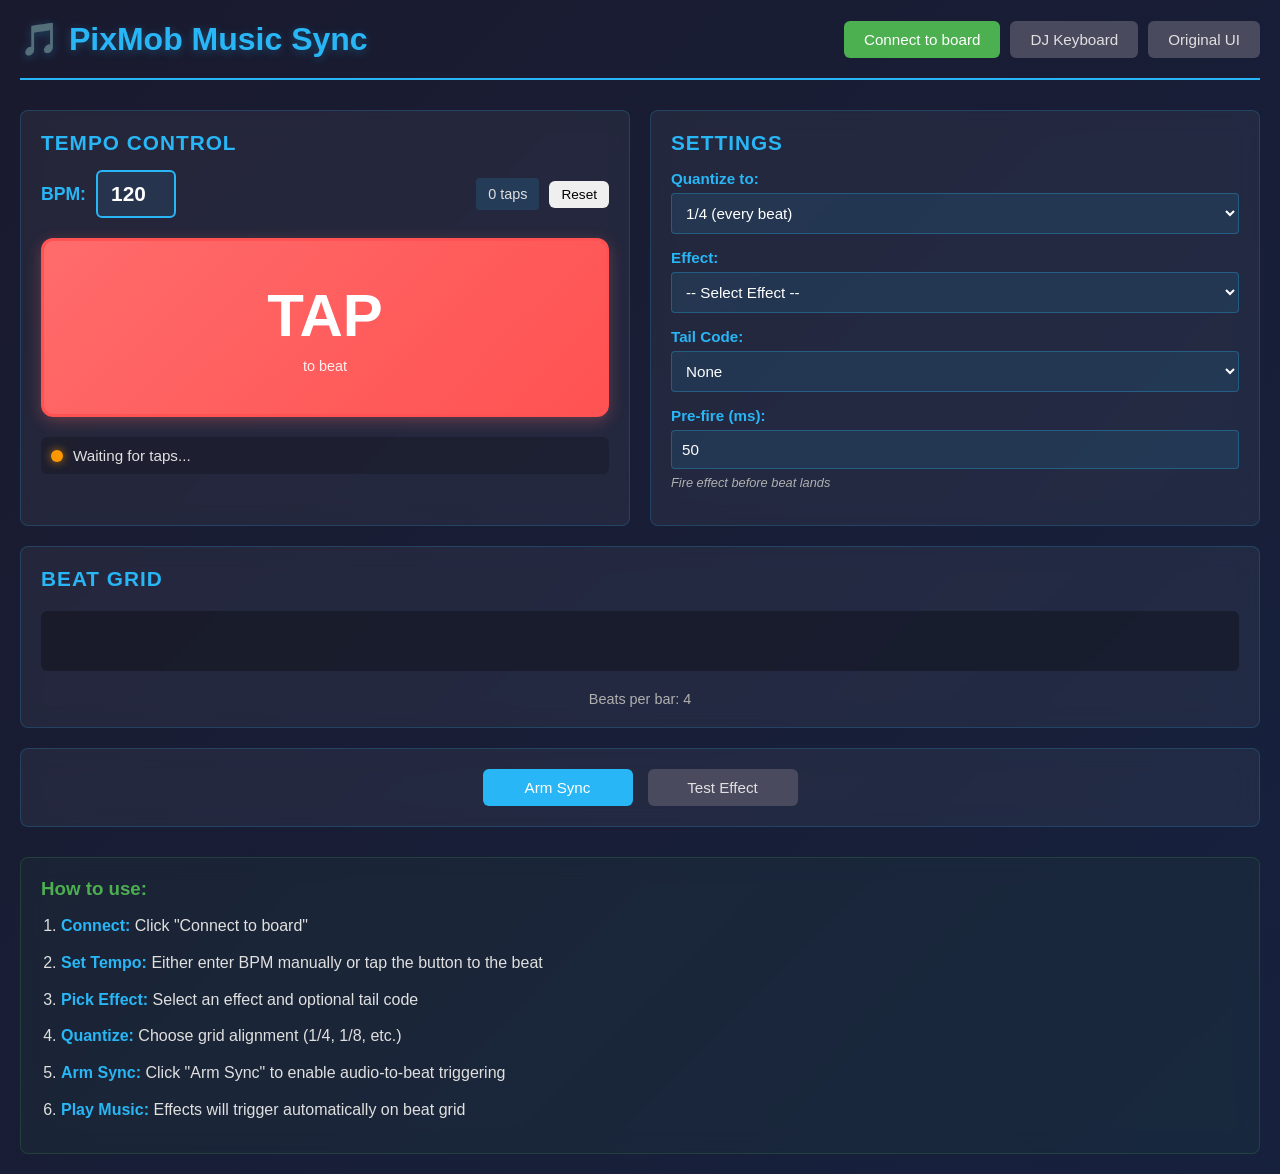
==== www/music-sync.html @ 65113e5b "Add initial implementation of music sync functionality with UI and event handling" ====
<!doctype html>
<html lang="en">
  <head>
    <meta charset="UTF-8" />
    <meta name="viewport" content="width=device-width, initial-scale=1.0" />
    <title>PixMob Music Sync</title>
    <link rel="stylesheet" href="css/music-sync-style.css" />
  </head>
  <body>
    <div id="notification" class="notification"></div>

    <div class="header">
      <h1>🎵 PixMob Music Sync</h1>
      <div class="header-controls">
        <button type="button" id="connectBtn" class="btn btn-connect">
          Connect to board
        </button>
        <a href="dj.html" class="btn btn-secondary">DJ Keyboard</a>
        <a href="index.html" class="btn btn-secondary">Original UI</a>
      </div>
    </div>

    <div class="sync-container">
      <div class="tempo-panel">
        <h2>Tempo Control</h2>

        <div class="tempo-display">
          <div class="bpm-input-group">
            <label for="bpmInput">BPM:</label>
            <input
              type="number"
              id="bpmInput"
              min="40"
              max="240"
              value="120"
              step="1"
            />
          </div>
          <div class="tap-info">
            <span id="tapCount">0 taps</span>
            <button id="resetTapBtn" class="btn btn-small">Reset</button>
          </div>
        </div>

        <button id="tapButton" class="btn btn-tap">
          <span class="tap-text">TAP</span>
          <span class="tap-subtitle">to beat</span>
        </button>

        <div class="status-indicator">
          <div id="syncStatus" class="status-dot waiting"></div>
          <span id="statusText">Waiting for taps...</span>
        </div>
      </div>

      <div class="settings-panel">
        <h2>Settings</h2>

        <div class="setting-group">
          <label for="quantizeSelect">Quantize to:</label>
          <select id="quantizeSelect">
            <option value="1">1/4 (every beat)</option>
            <option value="2">1/8</option>
            <option value="4">1/16</option>
            <option value="0.5">1/2 (half bar)</option>
            <option value="0.25">Full bar</option>
          </select>
        </div>

        <div class="setting-group">
          <label for="effectSelect">Effect:</label>
          <select id="effectSelect"></select>
        </div>

        <div class="setting-group">
          <label for="tailSelect">Tail Code:</label>
          <select id="tailSelect">
            <option value="">None</option>
            <option value="FADE_1">FADE_1</option>
            <option value="FADE_2">FADE_2</option>
            <option value="FADE_3">FADE_3</option>
            <option value="FADE_4">FADE_4</option>
            <option value="FADE_5">FADE_5</option>
            <option value="FADE_6">FADE_6</option>
            <option value="SHARP_PROBABILISTIC_1">SHARP_PROBABILISTIC_1</option>
            <option value="SHARP_PROBABILISTIC_2">SHARP_PROBABILISTIC_2</option>
            <option value="SHARP_PROBABILISTIC_3">SHARP_PROBABILISTIC_3</option>
            <option value="SHARP_PROBABILISTIC_4">SHARP_PROBABILISTIC_4</option>
            <option value="FADE_PROBABILISTIC_1">FADE_PROBABILISTIC_1</option>
            <option value="FADE_PROBABILISTIC_2">FADE_PROBABILISTIC_2</option>
            <option value="FADE_PROBABILISTIC_3">FADE_PROBABILISTIC_3</option>
            <option value="FADE_PROBABILISTIC_4">FADE_PROBABILISTIC_4</option>
          </select>
        </div>

        <div class="setting-group">
          <label for="preFireMs">Pre-fire (ms):</label>
          <input
            type="number"
            id="preFireMs"
            min="0"
            max="200"
            value="50"
            step="10"
          />
          <span class="help-text">Fire effect before beat lands</span>
        </div>
      </div>

      <div class="beat-grid-panel">
        <h2>Beat Grid</h2>
        <div id="beatGrid" class="beat-grid">
          <!-- Beat positions will be generated here -->
        </div>
        <div class="grid-info">
          <span id="gridInfo">Beats per bar: 4</span>
        </div>
      </div>

      <div class="controls-panel">
        <button id="armSyncBtn" class="btn btn-primary">Arm Sync</button>
        <button id="testEffectBtn" class="btn btn-secondary">
          Test Effect
        </button>
      </div>
    </div>

    <div class="info-panel">
      <h3>How to use:</h3>
      <ol>
        <li><strong>Connect:</strong> Click "Connect to board"</li>
        <li>
          <strong>Set Tempo:</strong> Either enter BPM manually or tap the
          button to the beat
        </li>
        <li>
          <strong>Pick Effect:</strong> Select an effect and optional tail code
        </li>
        <li>
          <strong>Quantize:</strong> Choose grid alignment (1/4, 1/8, etc.)
        </li>
        <li>
          <strong>Arm Sync:</strong> Click "Arm Sync" to enable audio-to-beat
          triggering
        </li>
        <li>
          <strong>Play Music:</strong> Effects will trigger automatically on
          beat grid
        </li>
      </ol>
    </div>

    <script src="js/effects_definitions.js"></script>
    <script src="js/music-sync.js"></script>
  </body>
</html>
---- www/css/music-sync-style.css ----
* {
  margin: 0;
  padding: 0;
  box-sizing: border-box;
}

body {
  font-family:
    -apple-system, BlinkMacSystemFont, "Segoe UI", Roboto, Oxygen, Ubuntu,
    Cantarell, sans-serif;
  background: linear-gradient(135deg, #1a1a2e 0%, #16213e 100%);
  color: #e0e0e0;
  padding: 20px;
  min-height: 100vh;
}

/* Header */
.header {
  display: flex;
  justify-content: space-between;
  align-items: center;
  margin-bottom: 30px;
  padding-bottom: 20px;
  border-bottom: 2px solid #29b6f6;
}

.header h1 {
  font-size: 2em;
  color: #29b6f6;
  text-shadow: 0 2px 10px rgba(41, 182, 246, 0.3);
  margin: 0;
}

.header-controls {
  display: flex;
  gap: 10px;
}

/* Buttons */
.btn {
  padding: 10px 20px;
  border: none;
  border-radius: 6px;
  cursor: pointer;
  font-size: 0.95em;
  font-weight: 500;
  transition: all 0.3s ease;
  text-decoration: none;
  display: inline-block;
}

.btn-primary {
  background-color: #29b6f6;
  color: white;
}

.btn-primary:hover {
  background-color: #0288d1;
  transform: translateY(-2px);
  box-shadow: 0 4px 12px rgba(41, 182, 246, 0.4);
}

.btn-primary:active {
  transform: translateY(0);
}

.btn-primary.armed {
  background-color: #4caf50;
  box-shadow: 0 0 20px rgba(76, 175, 80, 0.6);
}

.btn-secondary {
  background-color: #4a4a5e;
  color: #e0e0e0;
}

.btn-secondary:hover {
  background-color: #5a5a6e;
  transform: translateY(-2px);
}

.btn-connect {
  background-color: #4caf50;
  color: white;
}

.btn-connect:hover {
  background-color: #388e3c;
  transform: translateY(-2px);
}

.btn-disconnect {
  background-color: #f44336;
  color: white;
}

.btn-disconnect:hover {
  background-color: #cc0000;
  transform: translateY(-2px);
}

.btn-danger {
  background-color: #f44336;
  color: white;
}

.btn-danger:hover {
  background-color: #cc0000;
  transform: translateY(-2px);
}

.btn-small {
  padding: 6px 12px;
  font-size: 0.85em;
}

.btn-tap {
  width: 100%;
  padding: 40px 20px;
  margin: 20px 0;
  font-size: 1.5em;
  font-weight: bold;
  background: linear-gradient(135deg, #ff6b6b 0%, #ff5252 100%);
  color: white;
  border-radius: 12px;
  transition: all 0.2s ease;
  display: flex;
  flex-direction: column;
  align-items: center;
  gap: 8px;
  border: 3px solid #ff5252;
  box-shadow: 0 4px 15px rgba(255, 107, 107, 0.3);
}

.btn-tap:hover {
  transform: scale(1.02);
  box-shadow: 0 6px 20px rgba(255, 107, 107, 0.5);
}

.btn-tap:active {
  transform: scale(0.98);
  box-shadow: 0 2px 10px rgba(255, 107, 107, 0.3);
}

.tap-text {
  font-size: 2.5em;
}

.tap-subtitle {
  font-size: 0.6em;
  opacity: 0.9;
  font-weight: normal;
}

.btn-tap.tap-pulse {
  animation: tap-pulse 0.3s ease-out;
}

@keyframes tap-pulse {
  0% {
    box-shadow: 0 0 0 0 rgba(255, 107, 107, 0.7);
  }
  100% {
    box-shadow: 0 0 0 20px rgba(255, 107, 107, 0);
  }
}

/* Main Container */
.sync-container {
  display: grid;
  grid-template-columns: 1fr 1fr;
  gap: 20px;
  margin-bottom: 30px;
  max-width: 1400px;
  margin-left: auto;
  margin-right: auto;
}

/* Panels */
.tempo-panel,
.settings-panel,
.beat-grid-panel,
.controls-panel,
.info-panel {
  background-color: rgba(255, 255, 255, 0.05);
  border: 1px solid rgba(41, 182, 246, 0.2);
  border-radius: 8px;
  padding: 20px;
  backdrop-filter: blur(10px);
}

.tempo-panel h2,
.settings-panel h2,
.beat-grid-panel h2 {
  color: #29b6f6;
  margin-bottom: 15px;
  font-size: 1.3em;
  text-transform: uppercase;
  letter-spacing: 1px;
}

/* Tempo Display */
.tempo-display {
  display: flex;
  gap: 20px;
  align-items: center;
  margin-bottom: 15px;
  justify-content: space-between;
}

.bpm-input-group {
  display: flex;
  align-items: center;
  gap: 10px;
}

.bpm-input-group label {
  font-weight: 600;
  font-size: 1.1em;
  color: #29b6f6;
}

.bpm-input-group input {
  width: 80px;
  padding: 10px;
  background-color: rgba(41, 182, 246, 0.1);
  border: 2px solid #29b6f6;
  border-radius: 6px;
  color: white;
  font-size: 1.3em;
  font-weight: bold;
  text-align: center;
}

.bpm-input-group input:focus {
  outline: none;
  background-color: rgba(41, 182, 246, 0.2);
  box-shadow: 0 0 10px rgba(41, 182, 246, 0.5);
}

.tap-info {
  display: flex;
  gap: 10px;
  align-items: center;
}

.tap-info span {
  background-color: rgba(41, 182, 246, 0.15);
  padding: 8px 12px;
  border-radius: 4px;
  font-size: 0.9em;
  font-weight: 500;
}

/* Status Indicator */
.status-indicator {
  display: flex;
  align-items: center;
  gap: 10px;
  margin-top: 15px;
  padding: 10px;
  background-color: rgba(0, 0, 0, 0.2);
  border-radius: 6px;
}

.status-dot {
  width: 12px;
  height: 12px;
  border-radius: 50%;
  animation: pulse 2s infinite;
}

.status-dot.waiting {
  background-color: #ff9800;
  box-shadow: 0 0 10px rgba(255, 152, 0, 0.7);
}

.status-dot.synced {
  background-color: #4caf50;
  box-shadow: 0 0 10px rgba(76, 175, 80, 0.7);
}

.status-dot.armed {
  background-color: #29b6f6;
  box-shadow: 0 0 10px rgba(41, 182, 246, 0.7);
}

.status-dot.error {
  background-color: #f44336;
  box-shadow: 0 0 10px rgba(244, 67, 54, 0.7);
}

@keyframes pulse {
  0%,
  100% {
    opacity: 1;
  }
  50% {
    opacity: 0.5;
  }
}

#statusText {
  font-weight: 500;
  font-size: 0.95em;
}

/* Settings Panel */
.setting-group {
  margin-bottom: 15px;
  display: flex;
  flex-direction: column;
  gap: 6px;
}

.setting-group label {
  font-weight: 600;
  color: #29b6f6;
  font-size: 0.95em;
}

.setting-group select,
.setting-group input[type="number"] {
  padding: 10px;
  background-color: rgba(41, 182, 246, 0.1);
  border: 1px solid rgba(41, 182, 246, 0.3);
  border-radius: 4px;
  color: white;
  font-size: 0.95em;
}

.setting-group select:focus,
.setting-group input[type="number"]:focus {
  outline: none;
  border-color: #29b6f6;
  background-color: rgba(41, 182, 246, 0.2);
  box-shadow: 0 0 8px rgba(41, 182, 246, 0.3);
}

.setting-group select option {
  background-color: #1a1a2e;
  color: white;
}

.help-text {
  font-size: 0.8em;
  color: #b0b0b0;
  font-style: italic;
}

/* Beat Grid */
.beat-grid-panel {
  grid-column: 1 / -1;
}

.beat-grid {
  display: flex;
  gap: 8px;
  margin: 20px 0;
  padding: 15px;
  background-color: rgba(0, 0, 0, 0.3);
  border-radius: 6px;
  min-height: 60px;
  align-items: center;
  flex-wrap: wrap;
  justify-content: center;
}

.beat {
  width: 50px;
  height: 50px;
  border-radius: 6px;
  background-color: rgba(41, 182, 246, 0.2);
  border: 2px solid rgba(41, 182, 246, 0.4);
  display: flex;
  align-items: center;
  justify-content: center;
  font-size: 0.8em;
  font-weight: 600;
  color: #29b6f6;
  transition: all 0.3s ease;
  cursor: pointer;
}

.beat:hover {
  background-color: rgba(41, 182, 246, 0.4);
  border-color: #29b6f6;
  transform: scale(1.1);
}

.beat.downbeat {
  background-color: rgba(76, 175, 80, 0.3);
  border: 2px solid #4caf50;
  color: #4caf50;
  font-weight: bold;
}

.beat.grid-snap {
  background-color: rgba(255, 152, 0, 0.3);
  border: 2px dashed rgba(255, 152, 0, 0.6);
  color: #ff9800;
}

.beat.active {
  background-color: #29b6f6;
  border-color: #0288d1;
  color: white;
  box-shadow: 0 0 15px rgba(41, 182, 246, 0.7);
  transform: scale(1.15);
}

.grid-info {
  text-align: center;
  color: #b0b0b0;
  font-size: 0.9em;
}

/* Controls Panel */
.controls-panel {
  grid-column: 1 / -1;
  display: flex;
  gap: 15px;
  justify-content: center;
}

.controls-panel .btn {
  min-width: 150px;
}

/* Info Panel */
.info-panel {
  grid-column: 1 / -1;
  background-color: rgba(76, 175, 80, 0.05);
  border-color: rgba(76, 175, 80, 0.2);
}

.info-panel h3 {
  color: #4caf50;
  margin-bottom: 12px;
}

.info-panel ol {
  margin-left: 20px;
  line-height: 1.8;
}

.info-panel li {
  margin-bottom: 8px;
}

.info-panel strong {
  color: #29b6f6;
}

/* Notification */
.notification {
  position: fixed;
  top: 20px;
  right: 20px;
  padding: 15px 20px;
  border-radius: 6px;
  color: white;
  font-weight: 500;
  z-index: 1000;
  display: none;
  animation: slideIn 0.3s ease-out;
}

.notification.show {
  display: block;
}

.notification.hide {
  animation: slideOut 0.3s ease-out;
}

@keyframes slideIn {
  from {
    transform: translateX(400px);
    opacity: 0;
  }
  to {
    transform: translateX(0);
    opacity: 1;
  }
}

@keyframes slideOut {
  from {
    transform: translateX(0);
    opacity: 1;
  }
  to {
    transform: translateX(400px);
    opacity: 0;
  }
}

/* Responsive */
@media (max-width: 1024px) {
  .sync-container {
    grid-template-columns: 1fr;
  }

  .btn-tap {
    padding: 30px 15px;
  }

  .beat {
    width: 40px;
    height: 40px;
    font-size: 0.7em;
  }
}

@media (max-width: 768px) {
  .header {
    flex-direction: column;
    gap: 15px;
    text-align: center;
    align-items: flex-start;
  }

  .header h1 {
    font-size: 1.5em;
  }

  .header-controls {
    width: 100%;
    flex-wrap: wrap;
  }

  .tempo-display {
    flex-direction: column;
    align-items: stretch;
  }

  .beat {
    width: 35px;
    height: 35px;
  }

  .sync-container {
    grid-template-columns: 1fr;
  }

  .btn-tap {
    padding: 25px 10px;
    font-size: 1.2em;
  }

  .tap-text {
    font-size: 2em;
  }

  .tap-subtitle {
    font-size: 0.5em;
  }
}
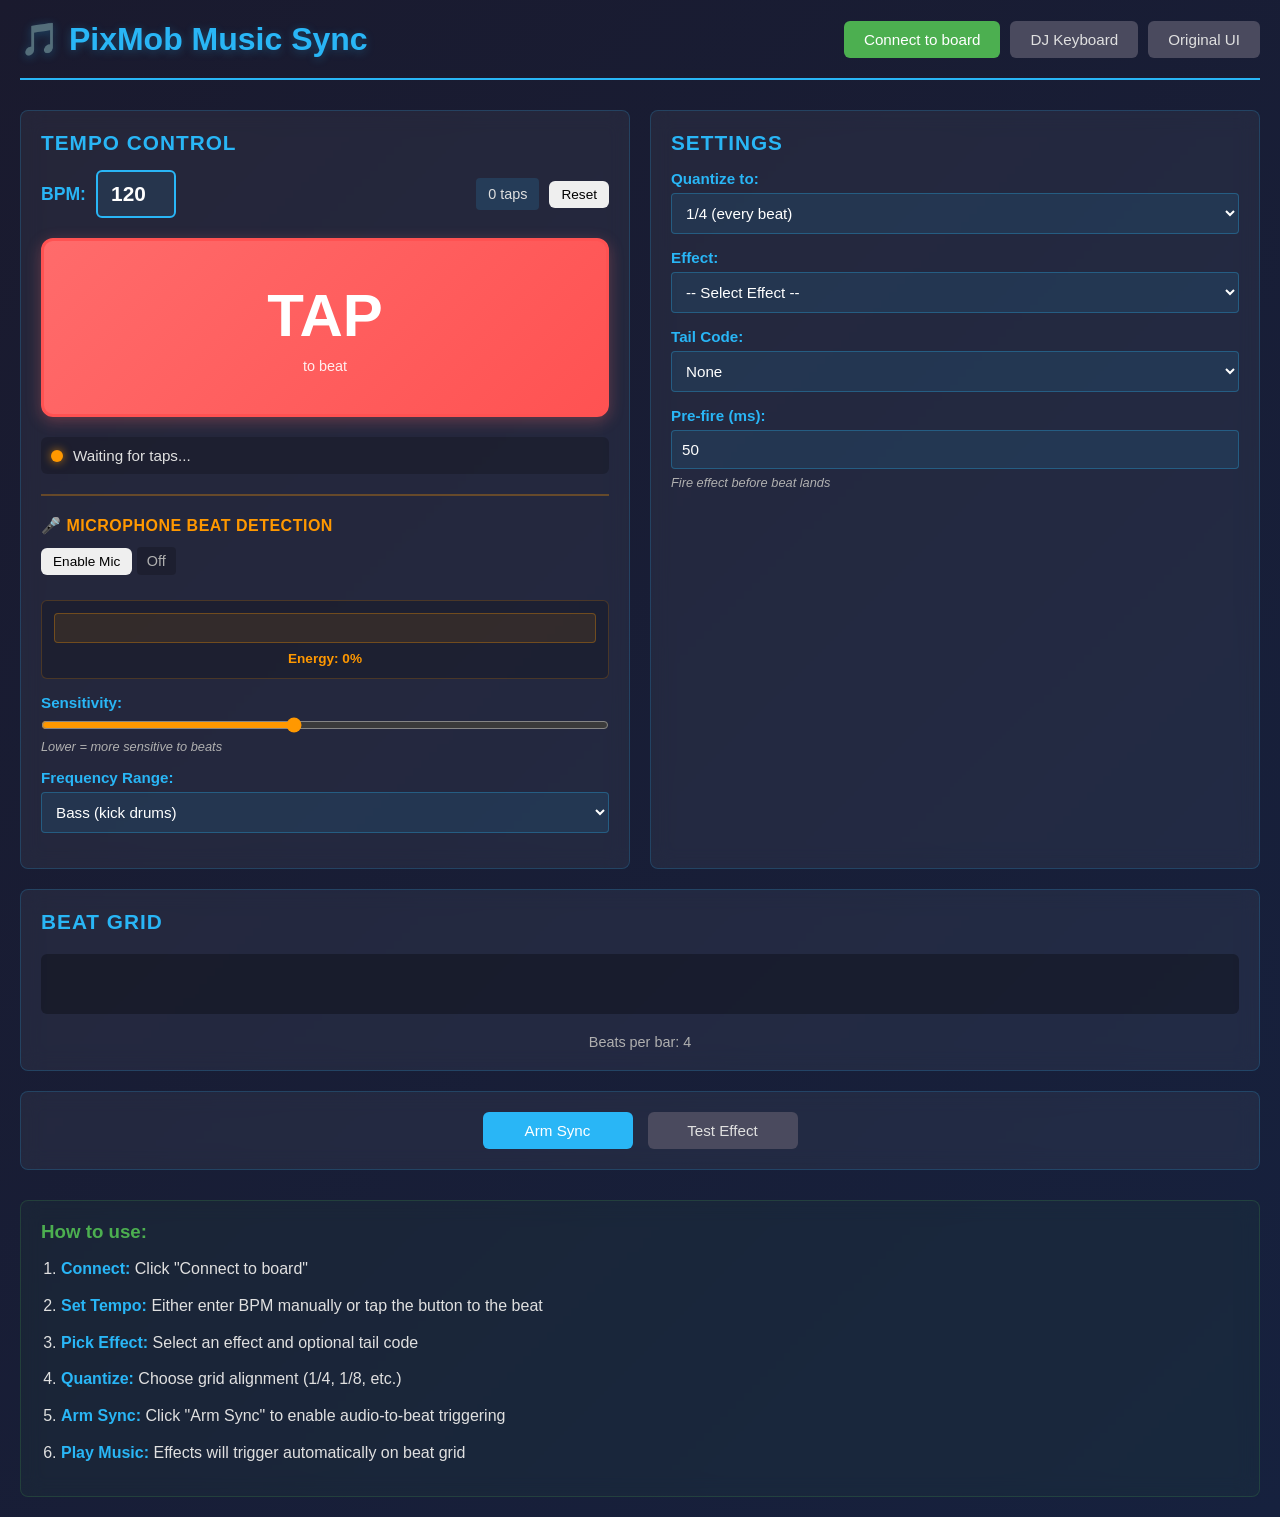
==== commit f8eba029: "Add microphone input section with beat detection and energy visualization" ====
--- a/www/music-sync.html
+++ b/www/music-sync.html
@@ -50,6 +50,40 @@
         <div class="status-indicator">
           <div id="syncStatus" class="status-dot waiting"></div>
           <span id="statusText">Waiting for taps...</span>
+        </div>
+
+        <div class="mic-input-section">
+          <h3>🎤 Microphone Beat Detection</h3>
+          <button id="micToggleBtn" class="btn btn-small">Enable Mic</button>
+          <div id="micStatus" class="mic-status-text">Off</div>
+
+          <div class="energy-visualization">
+            <div id="energyBar" class="energy-bar"></div>
+            <div id="energyLabel" class="energy-label">Energy: 0%</div>
+          </div>
+
+          <div class="setting-group">
+            <label for="micSensitivity">Sensitivity:</label>
+            <input
+              type="range"
+              id="micSensitivity"
+              min="0.1"
+              max="1"
+              value="0.5"
+              step="0.1"
+            />
+            <span class="help-text">Lower = more sensitive to beats</span>
+          </div>
+
+          <div class="setting-group">
+            <label for="frequencyRange">Frequency Range:</label>
+            <select id="frequencyRange">
+              <option value="bass">Bass (kick drums)</option>
+              <option value="mid">Mid (drums & vocals)</option>
+              <option value="treble">Treble (cymbals & hi-hats)</option>
+              <option value="full">Full Spectrum</option>
+            </select>
+          </div>
         </div>
       </div>
 
--- a/www/css/music-sync-style.css
+++ b/www/css/music-sync-style.css
@@ -496,6 +496,99 @@
   }
 }
 
+/* Microphone Input Section */
+.mic-input-section {
+  margin-top: 20px;
+  padding-top: 20px;
+  border-top: 2px solid rgba(255, 152, 0, 0.3);
+}
+
+.mic-input-section h3 {
+  color: #ff9800;
+  margin-bottom: 12px;
+  font-size: 1em;
+  text-transform: uppercase;
+  letter-spacing: 0.5px;
+}
+
+.mic-input-section .btn {
+  margin-bottom: 10px;
+}
+
+.mic-status-text {
+  font-size: 0.9em;
+  color: #b0b0b0;
+  margin-bottom: 10px;
+  padding: 6px 10px;
+  background-color: rgba(0, 0, 0, 0.2);
+  border-radius: 4px;
+  display: inline-block;
+}
+
+.mic-status-text.mic-on {
+  color: #ff9800;
+  font-weight: 600;
+}
+
+.energy-visualization {
+  margin: 15px 0;
+  background-color: rgba(0, 0, 0, 0.2);
+  padding: 12px;
+  border-radius: 6px;
+  border: 1px solid rgba(255, 152, 0, 0.2);
+}
+
+.energy-bar {
+  width: 100%;
+  height: 30px;
+  background-color: rgba(255, 152, 0, 0.1);
+  border-radius: 4px;
+  overflow: hidden;
+  border: 1px solid rgba(255, 152, 0, 0.3);
+  position: relative;
+}
+
+.energy-bar::after {
+  content: "";
+  display: block;
+  height: 100%;
+  background: linear-gradient(90deg, #ff9800 0%, #ff5722 100%);
+  width: 0%;
+  transition: width 0.1s ease-out;
+  border-radius: 3px;
+}
+
+.energy-bar.beat-detected {
+  animation: energy-pulse 0.3s ease-out;
+}
+
+@keyframes energy-pulse {
+  0% {
+    box-shadow: 0 0 10px rgba(255, 152, 0, 0.8);
+  }
+  100% {
+    box-shadow: 0 0 0 rgba(255, 152, 0, 0);
+  }
+}
+
+.energy-label {
+  margin-top: 8px;
+  text-align: center;
+  font-size: 0.85em;
+  color: #ff9800;
+  font-weight: 600;
+}
+
+.mic-input-section .setting-group select[id="frequencyRange"] {
+  width: 100%;
+}
+
+#micSensitivity {
+  width: 100%;
+  accent-color: #ff9800;
+  cursor: pointer;
+}
+
 /* Responsive */
 @media (max-width: 1024px) {
   .sync-container {
